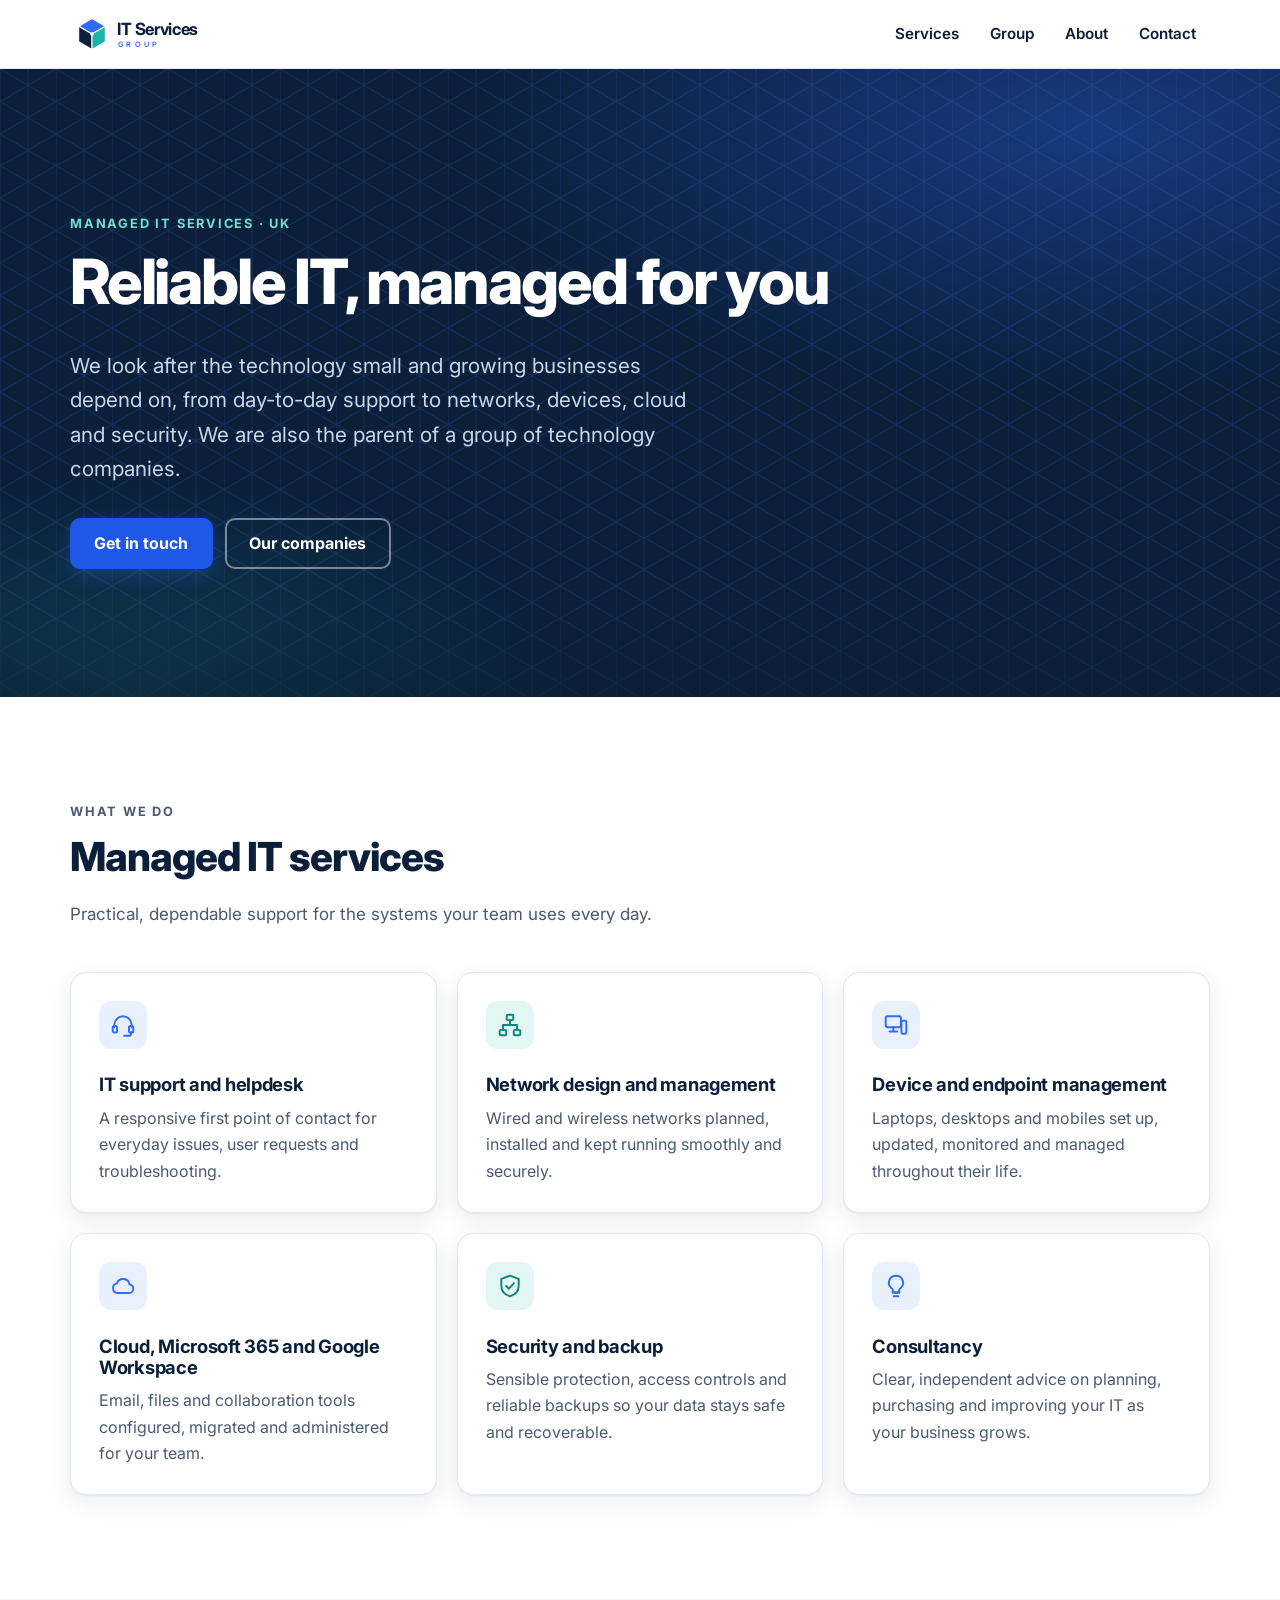
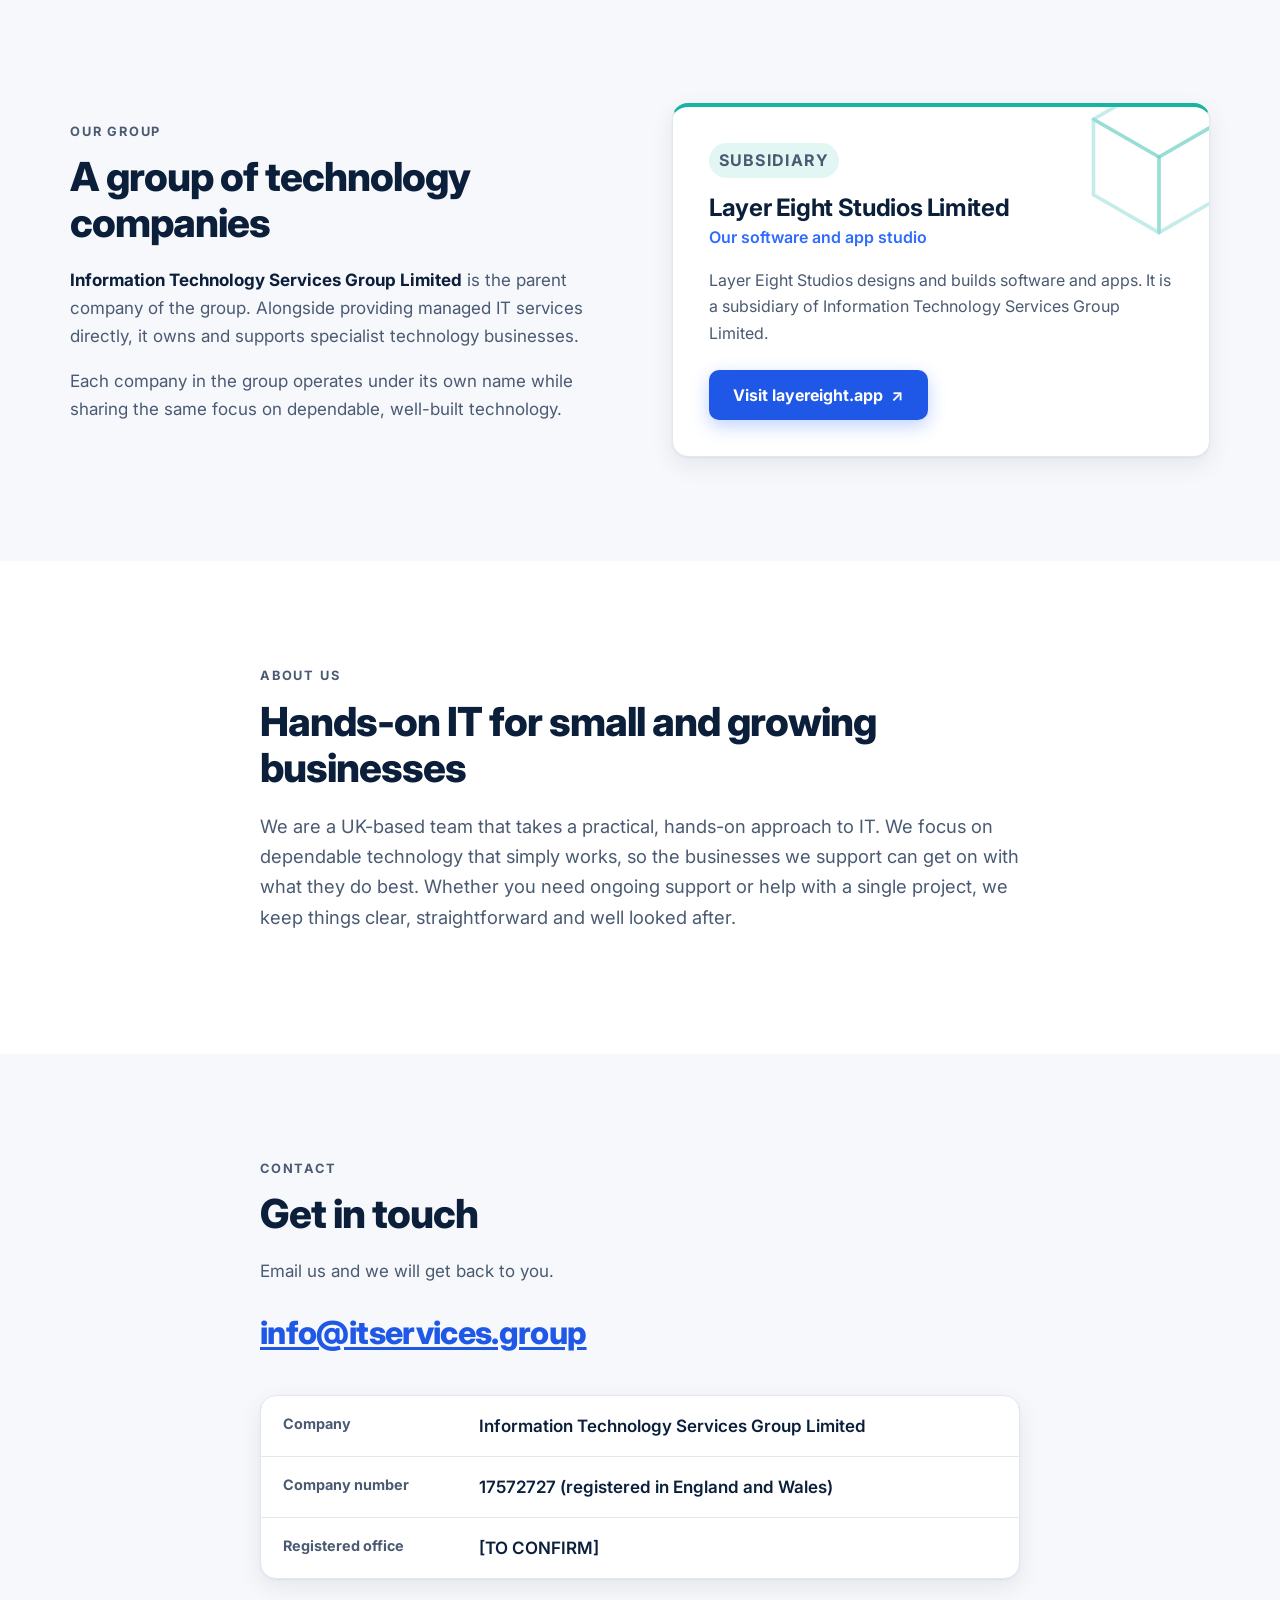
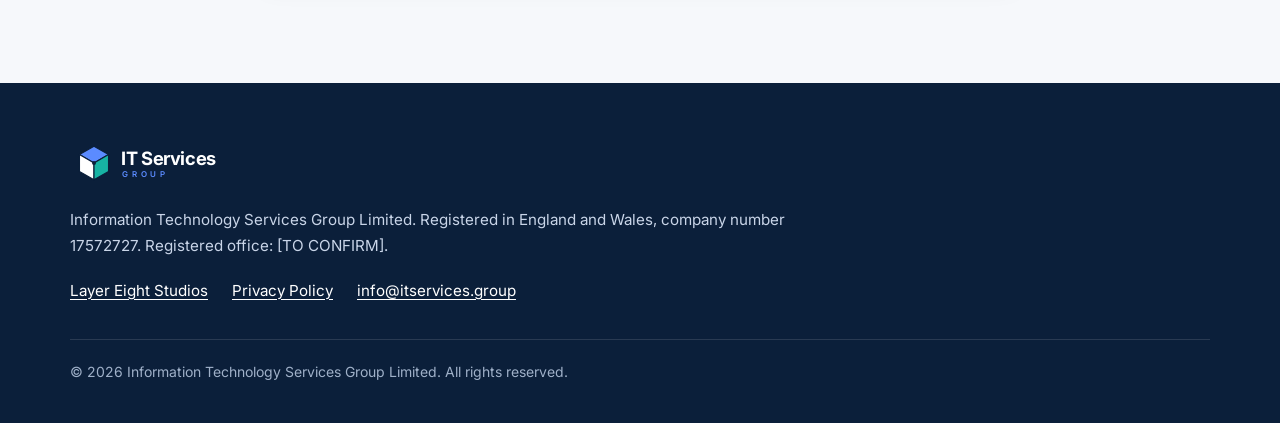
==== index.html @ 1e826965 "Initial site for IT Services Group Co-Authored-By: Claude Opus 5.5 <noreply@anthropic.com>" ====
<!DOCTYPE html>
<html lang="en-GB">
<head>
  <meta charset="utf-8">
  <meta name="viewport" content="width=device-width, initial-scale=1">
  <title>IT Services Group | Managed IT services and technology group</title>
  <meta name="description" content="IT Services Group (Information Technology Services Group Limited) provides managed IT services for small and growing UK businesses and is the parent company of Layer Eight Studios Limited.">
  <link rel="canonical" href="https://itservices.group/">
  <meta name="color-scheme" content="light dark">
  <meta name="theme-color" content="#0B1F3A">

  <!-- Open Graph / Twitter -->
  <meta property="og:type" content="website">
  <meta property="og:site_name" content="IT Services Group">
  <meta property="og:title" content="IT Services Group | Reliable IT, managed for you">
  <meta property="og:description" content="Managed IT services for small and growing UK businesses, and the parent company of Layer Eight Studios Limited.">
  <meta property="og:url" content="https://itservices.group/">
  <meta property="og:image" content="https://itservices.group/assets/og-image.png">
  <meta property="og:image:width" content="1200">
  <meta property="og:image:height" content="630">
  <meta property="og:image:alt" content="IT Services Group logo on a navy background">
  <meta property="og:locale" content="en_GB">
  <meta name="twitter:card" content="summary_large_image">
  <meta name="twitter:title" content="IT Services Group | Reliable IT, managed for you">
  <meta name="twitter:description" content="Managed IT services for small and growing UK businesses, and the parent company of Layer Eight Studios Limited.">
  <meta name="twitter:image" content="https://itservices.group/assets/og-image.png">

  <!-- Icons -->
  <link rel="icon" href="/favicon.ico" sizes="any">
  <link rel="icon" href="/favicon.svg" type="image/svg+xml">
  <link rel="icon" href="/favicon-32x32.png" type="image/png" sizes="32x32">
  <link rel="apple-touch-icon" href="/apple-touch-icon.png">

  <!-- Inter -->
  <link rel="preconnect" href="https://fonts.googleapis.com">
  <link rel="preconnect" href="https://fonts.gstatic.com" crossorigin>
  <link href="https://fonts.googleapis.com/css2?family=Inter:wght@400;500;600;700;800&display=swap" rel="stylesheet">

  <link rel="stylesheet" href="/styles.css">
  <script>document.documentElement.classList.add('js');</script>

  <script type="application/ld+json">
  {
    "@context": "https://schema.org",
    "@type": "Organization",
    "name": "IT Services Group",
    "legalName": "Information Technology Services Group Limited",
    "url": "https://itservices.group",
    "email": "info@itservices.group",
    "logo": "https://itservices.group/assets/logo/itsg-mark-512.png",
    "identifier": {
      "@type": "PropertyValue",
      "propertyID": "Companies House company number",
      "value": "17572727"
    },
    "areaServed": "GB",
    "subOrganization": {
      "@type": "Organization",
      "name": "Layer Eight Studios",
      "legalName": "Layer Eight Studios Limited",
      "url": "https://layereight.app"
    }
  }
  </script>
</head>
<body>
  <a class="skip-link" href="#main">Skip to content</a>

  <header class="site-header">
    <div class="container header-inner">
      <a class="brand" href="/" aria-label="IT Services Group home">
        <svg class="logo" viewBox="0 0 390 120" role="img" aria-labelledby="logo-title-h">
          <title id="logo-title-h">IT Services Group</title>
          <g transform="translate(10,10)">
            <g class="logo-stroke" stroke-width="3" stroke-linejoin="round">
              <polygon class="logo-top" points="50,8 86.4,29 50,50 13.6,29"/>
              <polygon class="logo-left" points="13.6,29 50,50 50,92 13.6,71"/>
              <polygon class="logo-right" points="50,50 86.4,29 86.4,71 50,92"/>
            </g>
            <circle class="logo-dot" cx="50" cy="50" r="5"/>
          </g>
          <text class="logo-word" x="128" y="64" font-size="46" font-weight="700" letter-spacing="-1">IT Services</text>
          <text class="logo-sub" x="131" y="96" font-size="20" font-weight="600" letter-spacing="9">GROUP</text>
        </svg>
      </a>
      <button class="nav-toggle" aria-expanded="false" aria-controls="site-nav">
        <span class="sr-only">Menu</span>
        <span class="bar" aria-hidden="true"></span>
      </button>
      <nav id="site-nav" class="site-nav" aria-label="Main">
        <ul>
          <li><a href="#services">Services</a></li>
          <li><a href="#group">Group</a></li>
          <li><a href="#about">About</a></li>
          <li><a href="#contact">Contact</a></li>
        </ul>
      </nav>
    </div>
  </header>

  <main id="main">
    <!-- Hero -->
    <section class="hero" aria-labelledby="hero-title">
      <div class="container hero-inner">
        <p class="eyebrow">Managed IT services · UK</p>
        <h1 id="hero-title">Reliable IT, managed&nbsp;for&nbsp;you</h1>
        <p class="lead">We look after the technology small and growing businesses depend on, from day-to-day support to networks, devices, cloud and security. We are also the parent of a group of technology companies.</p>
        <div class="hero-actions">
          <a class="btn btn-primary" href="mailto:info@itservices.group">Get in touch</a>
          <a class="btn btn-ghost" href="#group">Our companies</a>
        </div>
      </div>
    </section>

    <!-- Services -->
    <section id="services" class="section" aria-labelledby="services-title">
      <div class="container">
        <header class="section-head">
          <p class="eyebrow">What we do</p>
          <h2 id="services-title">Managed IT services</h2>
          <p>Practical, dependable support for the systems your team uses every day.</p>
        </header>
        <ul class="card-grid" role="list">
          <li class="card">
            <svg class="icon" viewBox="0 0 24 24" aria-hidden="true"><path d="M4 14v-2a8 8 0 0 1 16 0v2"/><rect x="2.5" y="13" width="4" height="6" rx="1.5"/><rect x="17.5" y="13" width="4" height="6" rx="1.5"/><path d="M19.5 19v.5a2.5 2.5 0 0 1-2.5 2.5h-4"/></svg>
            <h3>IT support and helpdesk</h3>
            <p>A responsive first point of contact for everyday issues, user requests and troubleshooting.</p>
          </li>
          <li class="card">
            <svg class="icon" viewBox="0 0 24 24" aria-hidden="true"><rect x="9" y="2.5" width="6" height="5" rx="1"/><rect x="2.5" y="16.5" width="6" height="5" rx="1"/><rect x="15.5" y="16.5" width="6" height="5" rx="1"/><path d="M12 7.5V12M5.5 16.5V12h13v4.5"/></svg>
            <h3>Network design and management</h3>
            <p>Wired and wireless networks planned, installed and kept running smoothly and securely.</p>
          </li>
          <li class="card">
            <svg class="icon" viewBox="0 0 24 24" aria-hidden="true"><rect x="2.5" y="4" width="14" height="10" rx="1.5"/><path d="M6 18h7M9.5 14v4"/><rect x="17" y="8" width="4.5" height="12" rx="1"/></svg>
            <h3>Device and endpoint management</h3>
            <p>Laptops, desktops and mobiles set up, updated, monitored and managed throughout their life.</p>
          </li>
          <li class="card">
            <svg class="icon" viewBox="0 0 24 24" aria-hidden="true"><path d="M7 18.5h10.5a4 4 0 0 0 .5-7.97A6 6 0 0 0 6.4 9.6 4.5 4.5 0 0 0 7 18.5z"/></svg>
            <h3>Cloud, Microsoft 365 and Google Workspace</h3>
            <p>Email, files and collaboration tools configured, migrated and administered for your team.</p>
          </li>
          <li class="card">
            <svg class="icon" viewBox="0 0 24 24" aria-hidden="true"><path d="M12 2.5 4 5.5v6c0 5 3.4 8.6 8 10 4.6-1.4 8-5 8-10v-6z"/><path d="m8.5 12 2.5 2.5 4.5-5"/></svg>
            <h3>Security and backup</h3>
            <p>Sensible protection, access controls and reliable backups so your data stays safe and recoverable.</p>
          </li>
          <li class="card">
            <svg class="icon" viewBox="0 0 24 24" aria-hidden="true"><path d="M9 18h6M10 21.5h4"/><path d="M12 2.5a6.5 6.5 0 0 0-3.8 11.8c.5.4.8 1 .8 1.7v2h6v-2c0-.7.3-1.3.8-1.7A6.5 6.5 0 0 0 12 2.5z"/></svg>
            <h3>Consultancy</h3>
            <p>Clear, independent advice on planning, purchasing and improving your IT as your business grows.</p>
          </li>
        </ul>
      </div>
    </section>

    <!-- Group -->
    <section id="group" class="section section-alt" aria-labelledby="group-title">
      <div class="container group-grid">
        <div>
          <p class="eyebrow">Our group</p>
          <h2 id="group-title">A group of technology companies</h2>
          <p><strong>Information Technology Services Group Limited</strong> is the parent company of the group. Alongside providing managed IT services directly, it owns and supports specialist technology businesses.</p>
          <p>Each company in the group operates under its own name while sharing the same focus on dependable, well-built technology.</p>
        </div>
        <article class="card card-feature">
          <p class="tag">Subsidiary</p>
          <h3>Layer Eight Studios Limited</h3>
          <p class="card-sub">Our software and app studio</p>
          <p>Layer Eight Studios designs and builds software and apps. It is a subsidiary of Information Technology Services Group Limited.</p>
          <a class="btn btn-primary" href="https://layereight.app" target="_blank" rel="noopener">Visit layereight.app <span aria-hidden="true">↗</span><span class="sr-only">(opens in a new tab)</span></a>
        </article>
      </div>
    </section>

    <!-- About -->
    <section id="about" class="section" aria-labelledby="about-title">
      <div class="container narrow">
        <p class="eyebrow">About us</p>
        <h2 id="about-title">Hands-on IT for small and growing businesses</h2>
        <p class="about-text">We are a UK-based team that takes a practical, hands-on approach to IT. We focus on dependable technology that simply works, so the businesses we support can get on with what they do best. Whether you need ongoing support or help with a single project, we keep things clear, straightforward and well looked after.</p>
      </div>
    </section>

    <!-- Contact -->
    <section id="contact" class="section section-alt" aria-labelledby="contact-title">
      <div class="container narrow contact">
        <p class="eyebrow">Contact</p>
        <h2 id="contact-title">Get in touch</h2>
        <p>Email us and we will get back to you.</p>
        <a class="contact-email" href="mailto:info@itservices.group">info@itservices.group</a>
        <dl class="company-details">
          <div><dt>Company</dt><dd>Information Technology Services Group Limited</dd></div>
          <div><dt>Company number</dt><dd>17572727 (registered in England and Wales)</dd></div>
          <div><dt>Registered office</dt><dd><address>[TO CONFIRM]</address></dd></div>
        </dl>
      </div>
    </section>
  </main>

  <footer class="site-footer">
    <div class="container footer-inner">
      <a href="/" class="footer-brand" aria-label="IT Services Group home">
        <svg class="logo logo-on-dark" viewBox="0 0 390 120" role="img" aria-labelledby="logo-title-f">
          <title id="logo-title-f">IT Services Group</title>
          <g transform="translate(10,10)">
            <g stroke="#0B1F3A" stroke-width="3" stroke-linejoin="round">
              <polygon points="50,8 86.4,29 50,50 13.6,29" fill="#5B8BFF"/>
              <polygon points="13.6,29 50,50 50,92 13.6,71" fill="#FFFFFF"/>
              <polygon points="50,50 86.4,29 86.4,71 50,92" fill="#17B3A3"/>
            </g>
            <circle cx="50" cy="50" r="5" fill="#0B1F3A"/>
          </g>
          <text x="128" y="64" font-size="46" font-weight="700" letter-spacing="-1" fill="#FFFFFF">IT Services</text>
          <text x="131" y="96" font-size="20" font-weight="600" letter-spacing="9" fill="#5B8BFF">GROUP</text>
        </svg>
      </a>
      <p class="legal">Information Technology Services Group Limited. Registered in England and Wales, company number 17572727. Registered office: [TO CONFIRM].</p>
      <ul class="footer-links" role="list">
        <li><a href="https://layereight.app" target="_blank" rel="noopener">Layer Eight Studios<span class="sr-only"> (opens in a new tab)</span></a></li>
        <li><a href="/privacy.html">Privacy Policy</a></li>
        <li><a href="mailto:info@itservices.group">info@itservices.group</a></li>
      </ul>
      <p class="copyright">© <span class="js-year">2026</span> Information Technology Services Group Limited. All rights reserved.</p>
    </div>
  </footer>

  <script src="/script.js" defer></script>
</body>
</html>
---- styles.css ----
/* IT Services Group — site styles
   Brand: navy #0B1F3A, blue #2F6BFF (light #5B8BFF on dark), teal #17B3A3, off-white #F6F8FB */

:root {
  --navy: #0B1F3A;
  --navy-2: #12294A;
  --blue: #2F6BFF;
  --blue-light: #5B8BFF;
  --teal: #17B3A3;
  --off-white: #F6F8FB;
  --white: #FFFFFF;

  --bg: var(--white);
  --bg-alt: var(--off-white);
  --surface: var(--white);
  --text: var(--navy);
  --muted: #4A5A72;
  --border: #E2E8F0;
  --link: #1F57E6;          /* darker blue for AA text contrast on white */
  --accent: var(--blue);
  --focus: var(--blue);
  --shadow: 0 1px 2px rgba(11, 31, 58, .06), 0 8px 24px rgba(11, 31, 58, .08);
  --shadow-hover: 0 2px 4px rgba(11, 31, 58, .08), 0 16px 40px rgba(11, 31, 58, .14);

  /* header logo colours (light variant) */
  --logo-top: var(--blue);
  --logo-left: var(--navy);
  --logo-right: var(--teal);
  --logo-stroke: var(--white);
  --logo-word: var(--navy);
  --logo-sub: var(--blue);

  --radius: 16px;
  --font: "Inter", "Helvetica Neue", Arial, system-ui, sans-serif;
}

@media (prefers-color-scheme: dark) {
  :root {
    --bg: #081629;
    --bg-alt: var(--navy);
    --surface: var(--navy-2);
    --text: #EAF0F8;
    --muted: #A9B6C9;
    --border: #22385A;
    --link: var(--blue-light);
    --accent: var(--blue-light);
    --focus: var(--blue-light);
    --shadow: 0 1px 2px rgba(0, 0, 0, .3), 0 8px 24px rgba(0, 0, 0, .3);
    --shadow-hover: 0 2px 4px rgba(0, 0, 0, .35), 0 16px 40px rgba(0, 0, 0, .45);

    /* dark logo variant */
    --logo-top: var(--blue-light);
    --logo-left: var(--white);
    --logo-right: var(--teal);
    --logo-stroke: var(--navy);
    --logo-word: var(--white);
    --logo-sub: var(--blue-light);
  }
}

*, *::before, *::after { box-sizing: border-box; }
html { scroll-behavior: smooth; scroll-padding-top: 80px; -webkit-text-size-adjust: 100%; }
@media (prefers-reduced-motion: reduce) {
  html { scroll-behavior: auto; }
  *, *::before, *::after { transition: none !important; }
}

body {
  margin: 0;
  font-family: var(--font);
  font-size: 1.0625rem;
  line-height: 1.65;
  color: var(--text);
  background: var(--bg);
  -webkit-font-smoothing: antialiased;
}

h1, h2, h3 { line-height: 1.15; letter-spacing: -0.025em; margin: 0 0 .5em; font-weight: 800; }
h1 { font-size: clamp(2.3rem, 6vw, 3.9rem); letter-spacing: -0.035em; }
h2 { font-size: clamp(1.8rem, 4vw, 2.5rem); }
h3 { font-size: 1.15rem; font-weight: 700; letter-spacing: -0.015em; }
p { margin: 0 0 1em; }

a { color: var(--link); text-underline-offset: 3px; }
a:hover { text-decoration-thickness: 2px; }
:focus-visible { outline: 3px solid var(--focus); outline-offset: 3px; border-radius: 6px; }

.container { width: min(1140px, 100% - 2.5rem); margin-inline: auto; }
.narrow { max-width: 760px; }

.sr-only {
  position: absolute; width: 1px; height: 1px; padding: 0; margin: -1px;
  overflow: hidden; clip: rect(0 0 0 0); white-space: nowrap; border: 0;
}
.skip-link {
  position: absolute; left: 1rem; top: -100px; z-index: 100;
  background: var(--navy); color: #fff; padding: .6rem 1rem; border-radius: 8px;
}
.skip-link:focus { top: 1rem; }

/* ---------- Logo ---------- */
.logo { display: block; height: 44px; width: auto; font-family: var(--font); }
.logo .logo-stroke { stroke: var(--logo-stroke); }
.logo .logo-top { fill: var(--logo-top); }
.logo .logo-left { fill: var(--logo-left); }
.logo .logo-right { fill: var(--logo-right); }
.logo .logo-dot { fill: var(--logo-stroke); }
.logo .logo-word { fill: var(--logo-word); }
.logo .logo-sub { fill: var(--logo-sub); }

/* ---------- Header ---------- */
.site-header {
  position: sticky; top: 0; z-index: 50;
  background: color-mix(in srgb, var(--bg) 88%, transparent);
  backdrop-filter: saturate(180%) blur(12px);
  -webkit-backdrop-filter: saturate(180%) blur(12px);
  border-bottom: 1px solid var(--border);
}
.header-inner { display: flex; align-items: center; justify-content: space-between; height: 68px; }
.brand { display: inline-flex; border-radius: 8px; }

.site-nav ul { list-style: none; display: flex; gap: .25rem; margin: 0; padding: 0; }
.site-nav a {
  display: block; padding: .5rem .85rem; border-radius: 8px;
  color: var(--text); font-weight: 600; font-size: .95rem; text-decoration: none;
}
.site-nav a:hover { background: var(--bg-alt); color: var(--accent); }

.nav-toggle {
  display: none; width: 44px; height: 44px; border: 1px solid var(--border);
  border-radius: 10px; background: transparent; cursor: pointer; position: relative;
}
.nav-toggle .bar, .nav-toggle .bar::before, .nav-toggle .bar::after {
  position: absolute; left: 50%; width: 20px; height: 2px; margin-left: -10px;
  background: var(--text); border-radius: 2px; content: ""; transition: transform .2s;
}
.nav-toggle .bar { top: 50%; margin-top: -1px; }
.nav-toggle .bar::before { top: -6px; left: 0; margin: 0; }
.nav-toggle .bar::after { top: 6px; left: 0; margin: 0; }
.nav-toggle[aria-expanded="true"] .bar { background: transparent; }
.nav-toggle[aria-expanded="true"] .bar::before { transform: translateY(6px) rotate(45deg); }
.nav-toggle[aria-expanded="true"] .bar::after { transform: translateY(-6px) rotate(-45deg); }

@media (max-width: 720px) {
  .logo { height: 38px; }
  .js .nav-toggle { display: block; }
  .js .site-nav {
    position: absolute; top: 68px; left: 0; right: 0;
    background: var(--bg); border-bottom: 1px solid var(--border);
    box-shadow: var(--shadow); display: none;
  }
  .js .site-nav.open { display: block; }
  .js .site-nav ul { flex-direction: column; padding: .5rem 1.25rem 1rem; }
  .js .site-nav a { padding: .8rem .5rem; }
  .site-nav ul { gap: 0; }
  .site-nav a { padding: .5rem .5rem; font-size: .9rem; }
}

/* ---------- Buttons ---------- */
.btn {
  display: inline-flex; align-items: center; gap: .5rem;
  padding: .85rem 1.4rem; border-radius: 10px; border: 2px solid transparent;
  font-weight: 700; font-size: 1rem; text-decoration: none; line-height: 1.2;
  transition: transform .15s ease, background-color .15s ease, box-shadow .15s ease;
}
.btn:hover { transform: translateY(-1px); text-decoration: none; }
.btn-primary { background: #1F57E6; color: #fff; box-shadow: 0 6px 18px rgba(47, 107, 255, .3); }
.btn-primary:hover { background: var(--blue); }
.btn-ghost { color: #fff; border-color: rgba(255, 255, 255, .45); }
.btn-ghost:hover { border-color: #fff; background: rgba(255, 255, 255, .08); }

/* ---------- Hero ---------- */
.hero {
  position: relative; overflow: hidden; color: #fff;
  background-color: var(--navy);
  background-image:
    radial-gradient(ellipse 70% 60% at 85% 10%, rgba(47, 107, 255, .35), transparent 70%),
    radial-gradient(ellipse 50% 50% at 10% 100%, rgba(23, 179, 163, .22), transparent 70%),
    url("data:image/svg+xml,%3Csvg xmlns='http://www.w3.org/2000/svg' width='56' height='64.66' viewBox='0 0 56 64.66'%3E%3Cg stroke='%235B8BFF' stroke-opacity='.16' stroke-width='1' fill='none'%3E%3Cpath d='M0 0L56 32.33M0 32.33L56 64.66M0 32.33L56 0M0 64.66L56 32.33M0 0V64.66M28 0V64.66'/%3E%3C/g%3E%3C/svg%3E");
  padding: clamp(5rem, 12vw, 9rem) 0 clamp(5rem, 11vw, 8rem);
}
.hero::after {
  content: ""; position: absolute; inset: auto 0 0 0; height: 120px;
  background: linear-gradient(to bottom, transparent, rgba(11, 31, 58, .6));
  pointer-events: none;
}
.hero-inner { position: relative; z-index: 1; max-width: 820px; margin-left: max(1.25rem, (100% - 1140px) / 2); }
.hero h1 { color: #fff; }
.hero .lead { font-size: clamp(1.1rem, 2vw, 1.3rem); color: #C9D5E8; max-width: 640px; margin-bottom: 2rem; }
.hero .eyebrow { color: #6FE0D3; }
.hero-actions { display: flex; flex-wrap: wrap; gap: .75rem; }

.eyebrow {
  font-size: .8rem; font-weight: 700; letter-spacing: .14em; text-transform: uppercase;
  color: #0E8578; margin-bottom: .75rem;
}
@media (prefers-color-scheme: dark) { .eyebrow { color: #4FD3C4; } }

/* ---------- Sections ---------- */
.section { padding: clamp(4rem, 9vw, 6.5rem) 0; }
.section-alt { background: var(--bg-alt); }
.section-head { max-width: 640px; margin-bottom: 2.75rem; }
.section-head p:last-child, .section p { color: var(--muted); }
.section h2, .section h3 { color: var(--text); }
.section strong { color: var(--text); }

/* ---------- Cards ---------- */
.card-grid {
  list-style: none; margin: 0; padding: 0;
  display: grid; gap: 1.25rem;
  grid-template-columns: repeat(auto-fill, minmax(min(100%, 300px), 1fr));
}
.card {
  background: var(--surface); border: 1px solid var(--border);
  border-radius: var(--radius); padding: 1.75rem; box-shadow: var(--shadow);
  transition: transform .2s ease, box-shadow .2s ease;
}
.card:hover { transform: translateY(-4px); box-shadow: var(--shadow-hover); }
.card p { margin: 0; font-size: 1rem; }
.icon {
  width: 48px; height: 48px; padding: 11px; margin-bottom: 1.1rem;
  border-radius: 12px; background: rgba(47, 107, 255, .1);
  fill: none; stroke: var(--accent); stroke-width: 1.8; stroke-linecap: round; stroke-linejoin: round;
}
.card:nth-child(3n+2) .icon { background: rgba(23, 179, 163, .12); stroke: #0E8578; }
@media (prefers-color-scheme: dark) {
  .icon { background: rgba(91, 139, 255, .14); }
  .card:nth-child(3n+2) .icon { stroke: #4FD3C4; }
}

/* ---------- Group ---------- */
.group-grid { display: grid; gap: 2.5rem; align-items: center; }
@media (min-width: 880px) { .group-grid { grid-template-columns: 1fr 1fr; gap: 4rem; } }
.card-feature {
  position: relative; overflow: hidden; padding: 2.25rem;
  border-top: 4px solid var(--teal);
}
.card-feature::before {
  content: ""; position: absolute; right: -40px; top: -40px; width: 180px; height: 180px;
  background: url("data:image/svg+xml,%3Csvg xmlns='http://www.w3.org/2000/svg' viewBox='0 0 100 100'%3E%3Cg stroke='%2317B3A3' stroke-opacity='.25' stroke-width='2' fill='none' stroke-linejoin='round'%3E%3Cpolygon points='50,8 86.4,29 50,50 13.6,29'/%3E%3Cpolygon points='13.6,29 50,50 50,92 13.6,71'/%3E%3Cpolygon points='50,50 86.4,29 86.4,71 50,92'/%3E%3C/g%3E%3C/svg%3E") no-repeat center / contain;
  pointer-events: none;
}
.card-feature h3 { font-size: 1.5rem; margin-bottom: .2rem; }
.card-feature .card-sub { font-weight: 600; color: var(--accent); margin-bottom: 1rem; }
.card-feature p:not(.card-sub):not(.tag) { margin-bottom: 1.5rem; }
.tag {
  display: inline-block; font-size: .75rem; font-weight: 700; letter-spacing: .08em; text-transform: uppercase;
  padding: .25rem .6rem; border-radius: 999px; background: rgba(23, 179, 163, .12); color: #0E8578;
  margin-bottom: 1rem !important;
}
@media (prefers-color-scheme: dark) { .tag { color: #4FD3C4; } }

/* ---------- About / Contact ---------- */
.about-text { font-size: 1.15rem; }
.contact-email {
  display: inline-block; font-size: clamp(1.4rem, 4vw, 2rem); font-weight: 800;
  letter-spacing: -0.02em; margin: .25rem 0 2.25rem; word-break: break-word;
}
.company-details {
  margin: 0; display: grid; gap: 0; background: var(--surface);
  border: 1px solid var(--border); border-radius: var(--radius); box-shadow: var(--shadow); overflow: hidden;
}
.company-details div { display: grid; gap: .15rem; padding: 1rem 1.4rem; }
.company-details div + div { border-top: 1px solid var(--border); }
@media (min-width: 600px) { .company-details div { grid-template-columns: 180px 1fr; gap: 1rem; } }
.company-details dt { font-weight: 700; font-size: .9rem; color: var(--muted); }
.company-details dd { margin: 0; font-weight: 600; }
.company-details address { font-style: normal; }

/* ---------- Footer ---------- */
.site-footer { background: var(--navy); color: #C9D5E8; padding: 3.5rem 0 2.5rem; font-size: .95rem; }
@media (prefers-color-scheme: dark) { .site-footer { background: #050F1E; } }
.footer-inner { display: grid; gap: 1.25rem; }
.footer-brand { display: inline-flex; width: fit-content; }
.footer-brand .logo { height: 48px; }
.site-footer a { color: #fff; }
.site-footer a:hover { color: var(--blue-light); }
.site-footer :focus-visible { outline-color: var(--blue-light); }
.legal { max-width: 720px; margin: 0; }
.footer-links { list-style: none; padding: 0; margin: 0; display: flex; flex-wrap: wrap; gap: .5rem 1.5rem; }
.copyright { margin: 1rem 0 0; padding-top: 1.25rem; border-top: 1px solid rgba(255, 255, 255, .12); font-size: .875rem; color: #9FB0C8; }

/* ---------- Privacy page ---------- */
.page { padding: clamp(3rem, 8vw, 5rem) 0; }
.page h1 { font-size: clamp(2rem, 5vw, 2.8rem); }
.page h2 { font-size: 1.35rem; margin-top: 2.25rem; }
.page p, .page li { color: var(--muted); }
.page .updated { font-size: .95rem; }
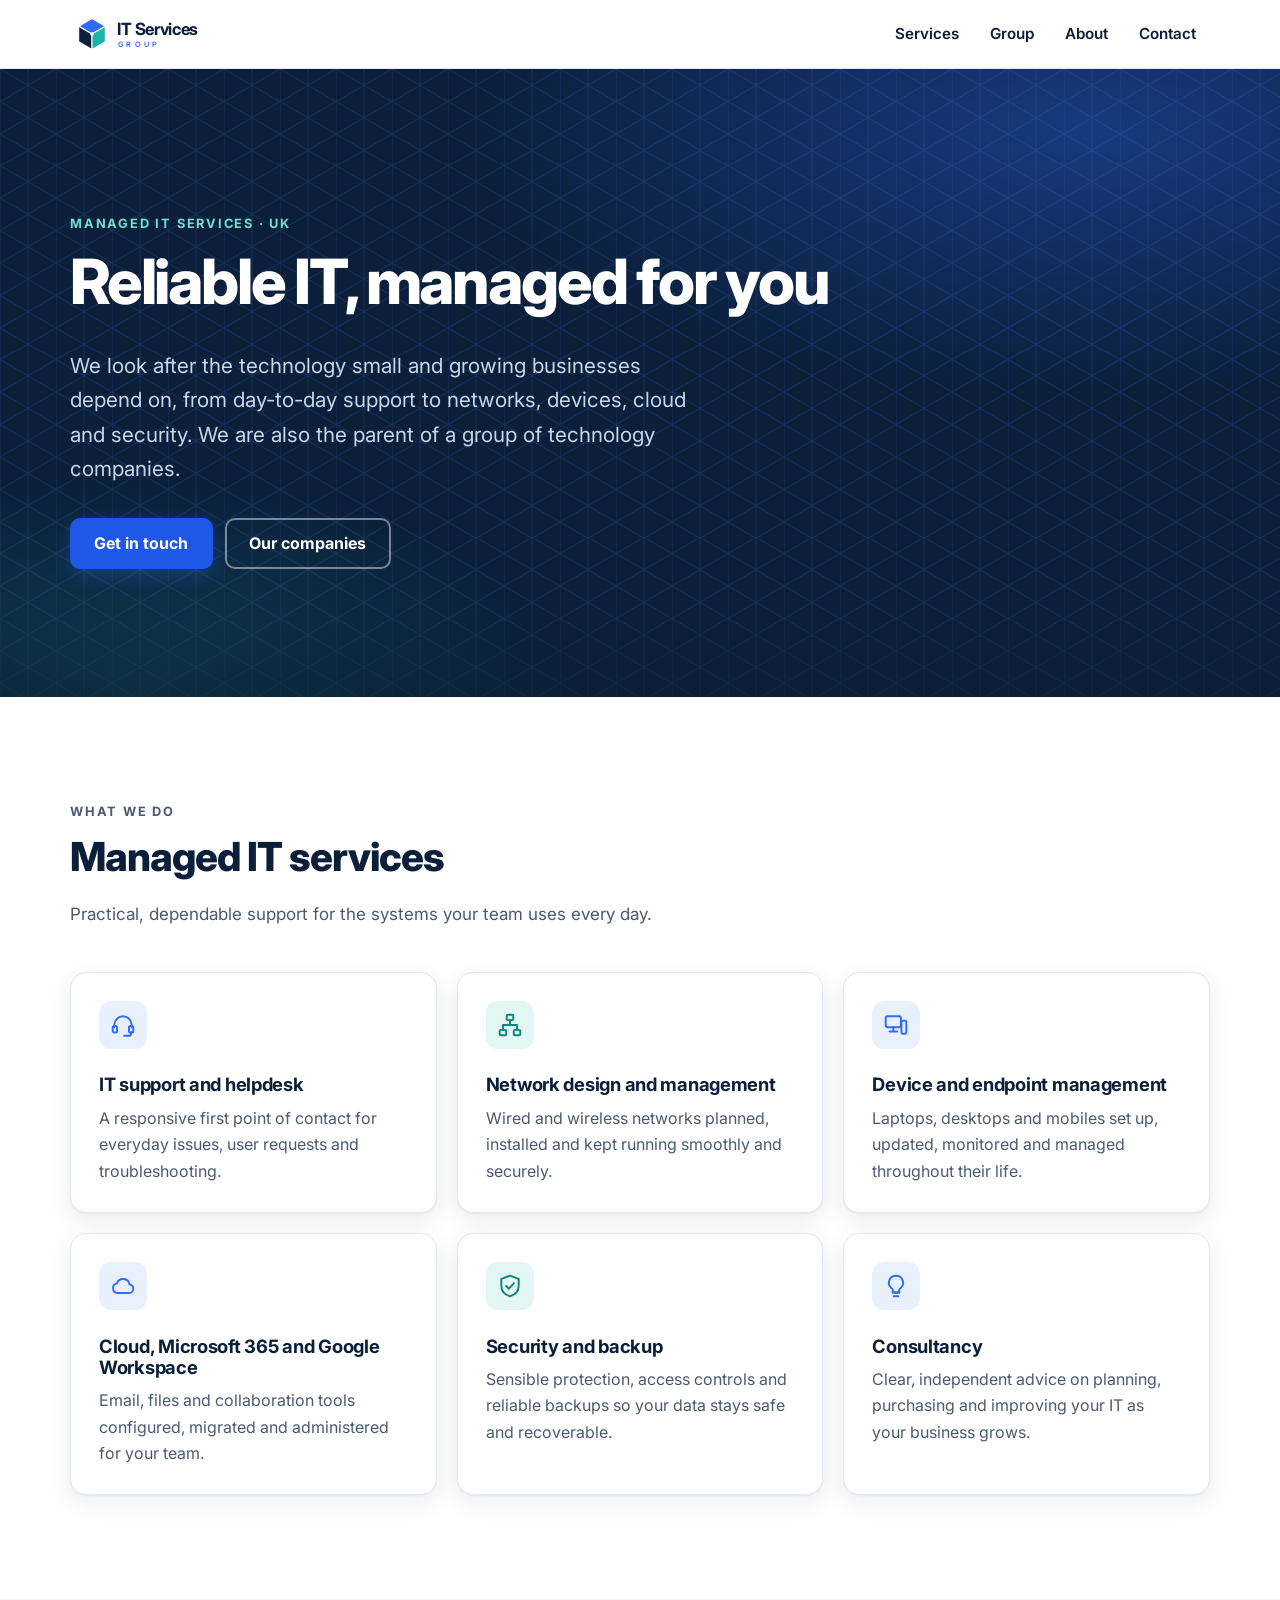
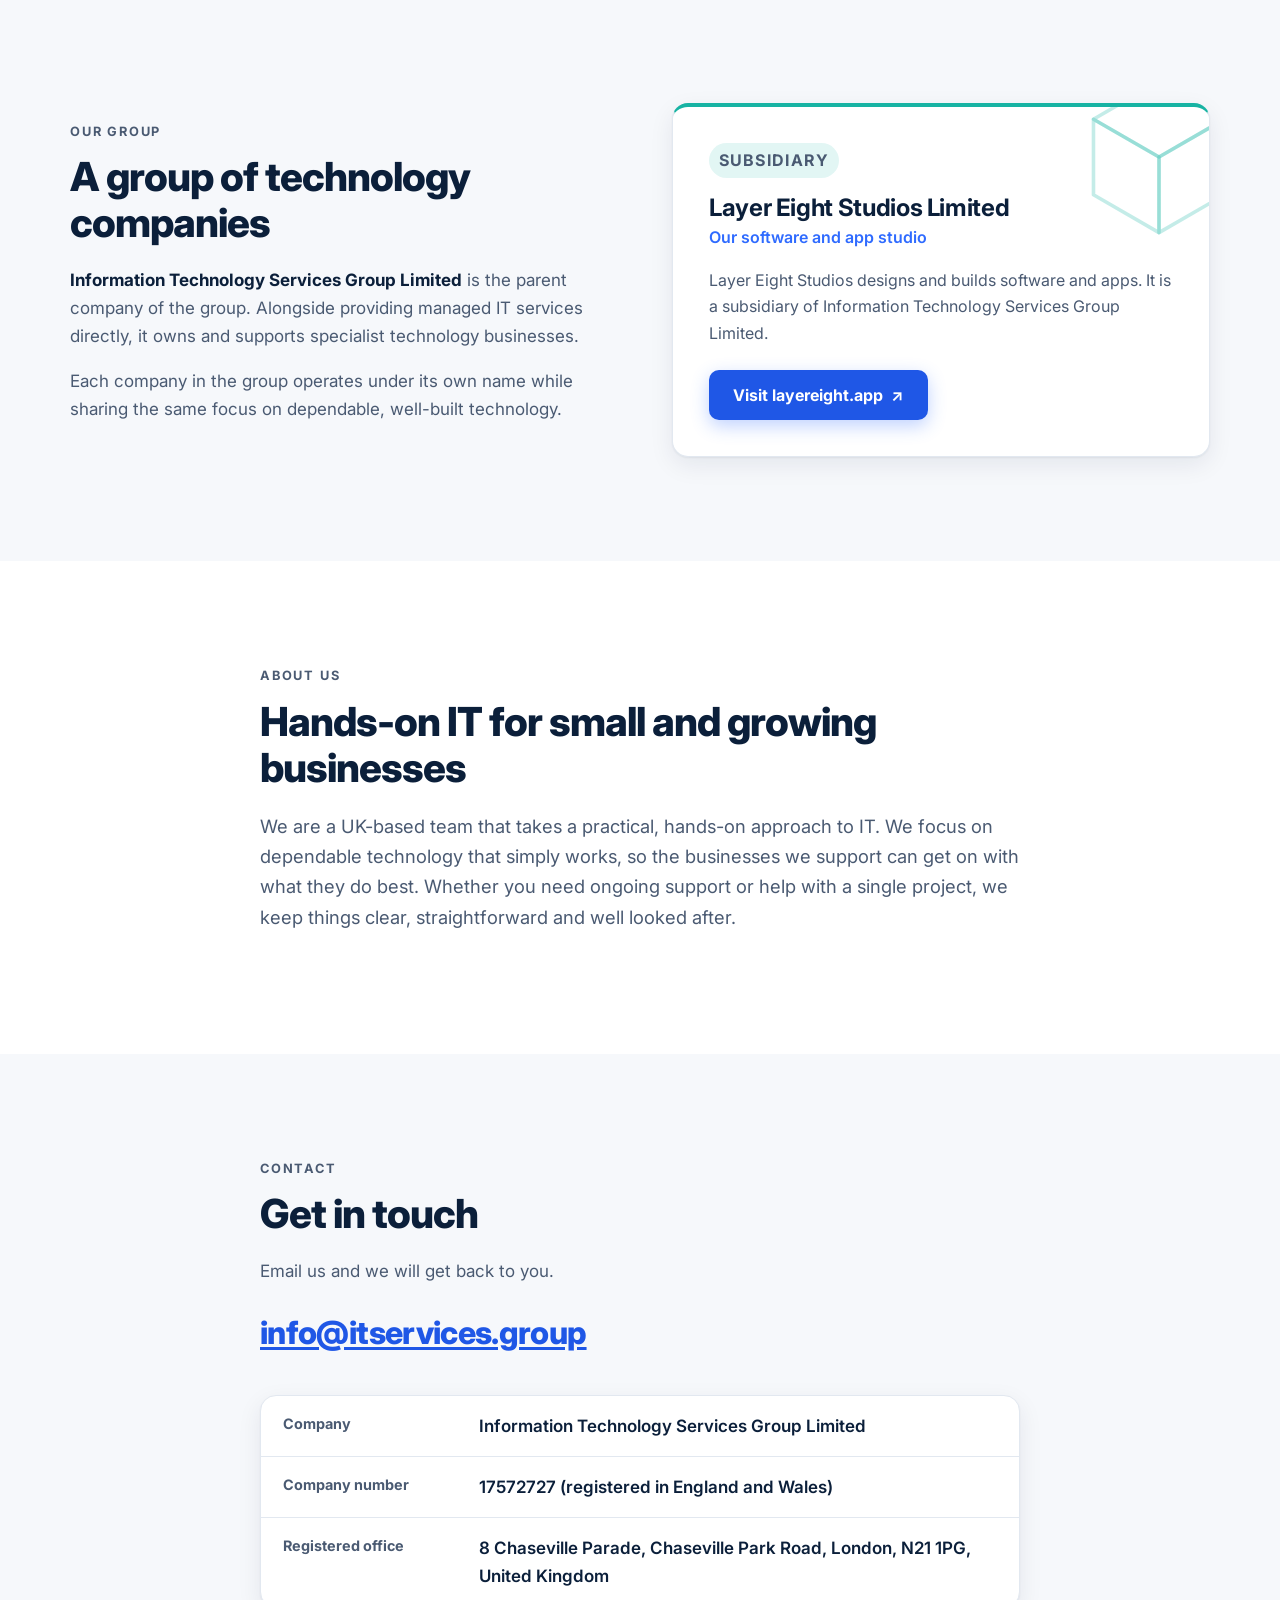
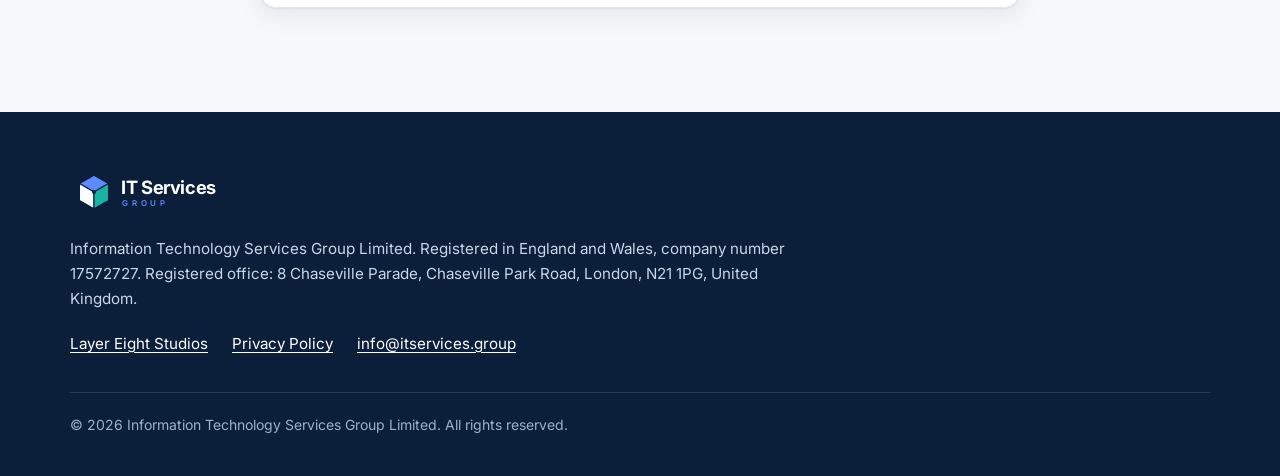
==== commit d5e47e2d: "Add registered office address Co-Authored-By: Claude Opus 5.5 <noreply@anthropic.com>" ====
--- a/index.html
+++ b/index.html
@@ -52,6 +52,13 @@
       "@type": "PropertyValue",
       "propertyID": "Companies House company number",
       "value": "17572727"
+    },
+    "address": {
+      "@type": "PostalAddress",
+      "streetAddress": "8 Chaseville Parade, Chaseville Park Road",
+      "addressLocality": "London",
+      "postalCode": "N21 1PG",
+      "addressCountry": "GB"
     },
     "areaServed": "GB",
     "subOrganization": {
@@ -193,7 +200,7 @@
         <dl class="company-details">
           <div><dt>Company</dt><dd>Information Technology Services Group Limited</dd></div>
           <div><dt>Company number</dt><dd>17572727 (registered in England and Wales)</dd></div>
-          <div><dt>Registered office</dt><dd><address>[TO CONFIRM]</address></dd></div>
+          <div><dt>Registered office</dt><dd><address>8 Chaseville Parade, Chaseville Park Road, London, N21 1PG, United Kingdom</address></dd></div>
         </dl>
       </div>
     </section>
@@ -216,7 +223,7 @@
           <text x="131" y="96" font-size="20" font-weight="600" letter-spacing="9" fill="#5B8BFF">GROUP</text>
         </svg>
       </a>
-      <p class="legal">Information Technology Services Group Limited. Registered in England and Wales, company number 17572727. Registered office: [TO CONFIRM].</p>
+      <p class="legal">Information Technology Services Group Limited. Registered in England and Wales, company number 17572727. Registered office: 8 Chaseville Parade, Chaseville Park Road, London, N21 1PG, United Kingdom.</p>
       <ul class="footer-links" role="list">
         <li><a href="https://layereight.app" target="_blank" rel="noopener">Layer Eight Studios<span class="sr-only"> (opens in a new tab)</span></a></li>
         <li><a href="/privacy.html">Privacy Policy</a></li>
